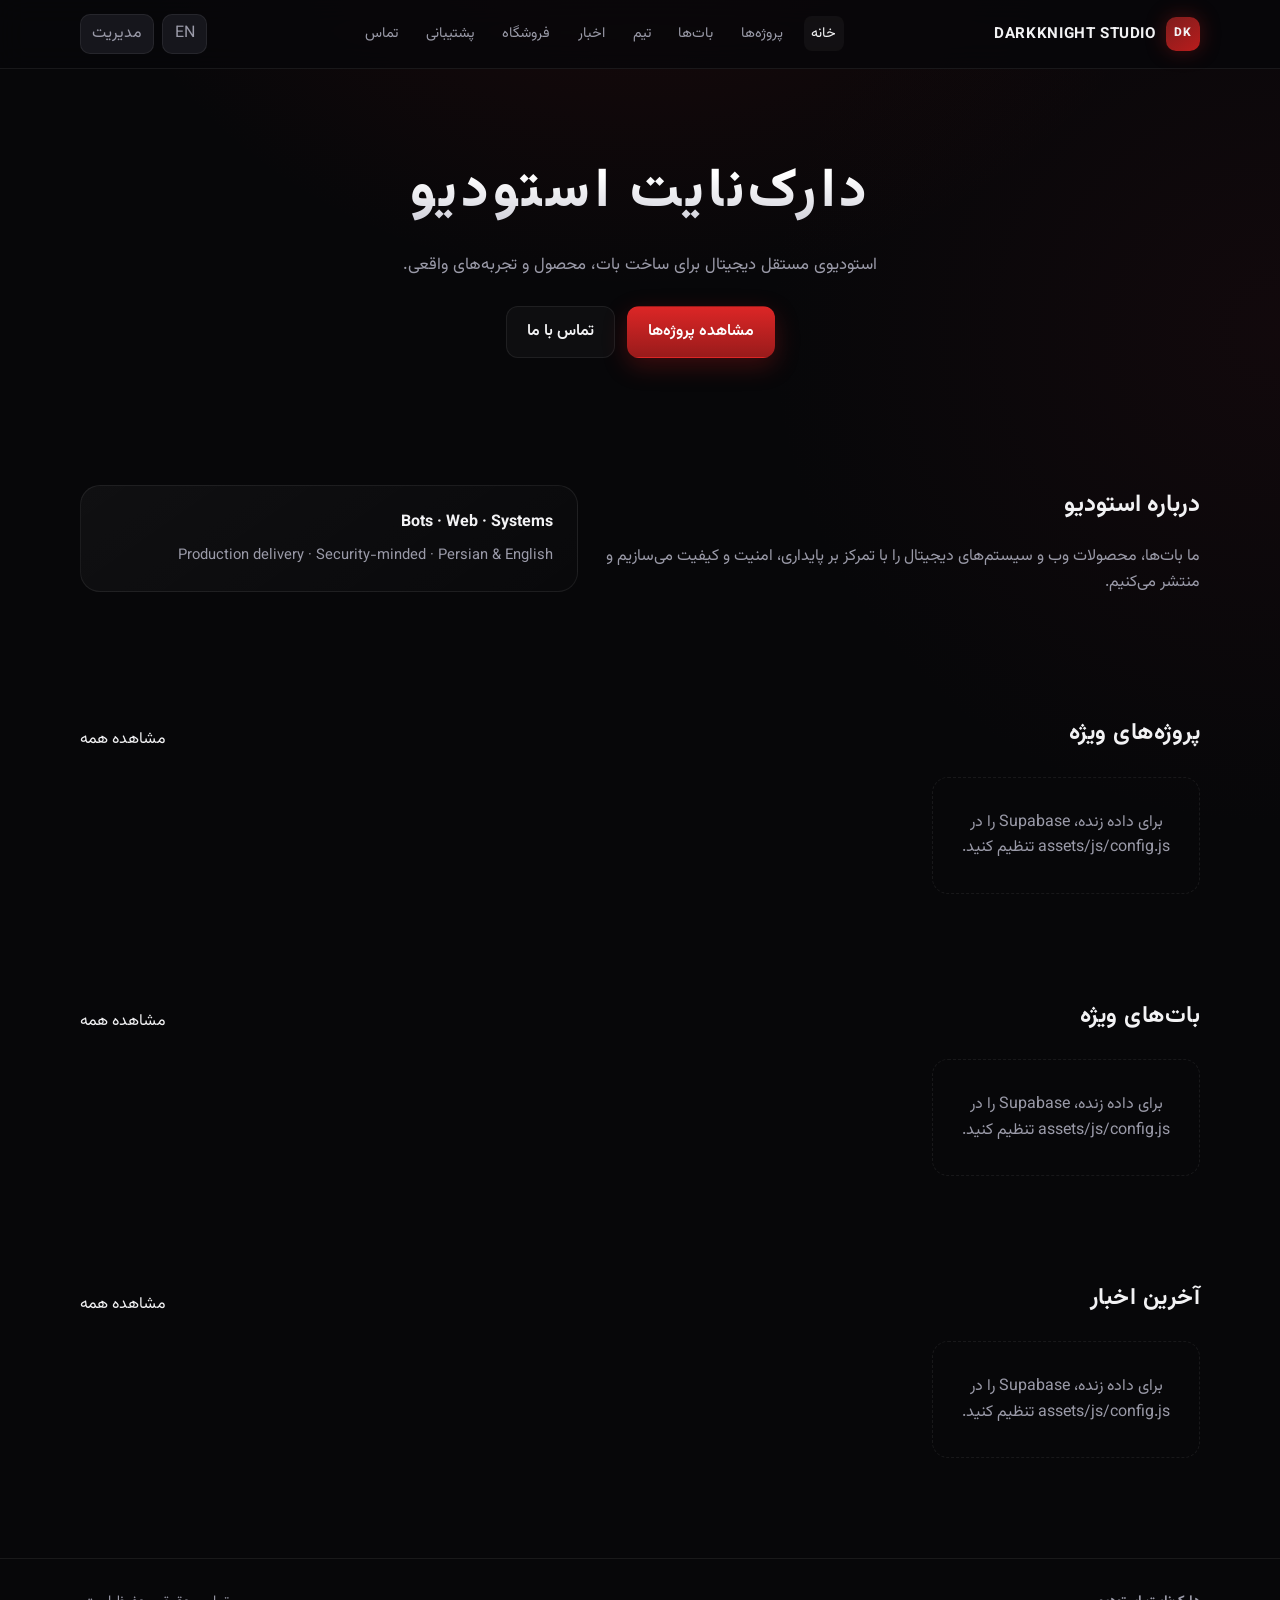
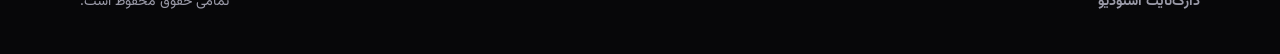
==== index.html @ cbed5ba1 "feat: DARKKNIGHT STUDIO website with Supabase schema, admin, i18n" ====
<!DOCTYPE html>
<html lang="fa" dir="rtl">
<head>
  <meta charset="UTF-8" />
  <meta name="viewport" content="width=device-width, initial-scale=1" />
  <meta name="description" content="DARKKNIGHT STUDIO — Independent digital studio" />
  <title>DARKKNIGHT STUDIO</title>
  <link rel="preconnect" href="https://fonts.googleapis.com" />
  <link href="https://fonts.googleapis.com/css2?family=Vazirmatn:wght@400;600;700&display=swap" rel="stylesheet" />
  <link rel="stylesheet" href="./assets/css/main.css" />
  <link rel="manifest" href="./manifest.json" />
  <meta name="theme-color" content="#070709" />
</head>
<body>
  <header class="site-header" id="site-header"></header>
  <main>
    <section class="hero container">
      <h1 data-i18n="hero.title">DARKKNIGHT STUDIO</h1>
      <p data-i18n="hero.slogan"></p>
      <div class="hero-actions">
        <a class="btn btn-primary" href="./projects.html" data-i18n="hero.explore"></a>
        <a class="btn btn-ghost" href="./contact.html" data-i18n="hero.contact"></a>
      </div>
    </section>

    <section class="section container">
      <div class="about-block">
        <div>
          <h2 data-i18n="sections.about"></h2>
          <p style="color:var(--muted)" data-i18n="sections.aboutText"></p>
        </div>
        <div class="glass">
          <strong>Bots · Web · Systems</strong>
          <p style="color:var(--muted);margin:0.5rem 0 0;font-size:0.92rem">Production delivery · Security-minded · Persian & English</p>
        </div>
      </div>
    </section>

    <section class="section container">
      <div class="section-head">
        <div>
          <h2 data-i18n="sections.featuredProjects"></h2>
        </div>
        <a href="./projects.html" data-i18n="sections.viewAll"></a>
      </div>
      <div class="grid" id="feat-projects"><div class="loading" data-i18n="sections.loading"></div></div>
    </section>

    <section class="section container">
      <div class="section-head">
        <h2 data-i18n="sections.featuredBots"></h2>
        <a href="./bots.html" data-i18n="sections.viewAll"></a>
      </div>
      <div class="grid" id="feat-bots"><div class="loading" data-i18n="sections.loading"></div></div>
    </section>

    <section class="section container">
      <div class="section-head">
        <h2 data-i18n="sections.latestNews"></h2>
        <a href="./news.html" data-i18n="sections.viewAll"></a>
      </div>
      <div class="grid" id="feat-news"><div class="loading" data-i18n="sections.loading"></div></div>
    </section>
  </main>
  <footer class="site-footer" id="site-footer"></footer>
  <script type="module">
    import { renderShell, loadPublished } from "./assets/js/layout.js";
    import { escapeHtml, formatDate } from "./assets/js/utils.js";
    import { t, getLang, applyI18n } from "./assets/js/i18n.js";
    import { isConfigured } from "./assets/js/config.js";

    renderShell("index.html");

    function card({ title, body, badge, href, img }) {
      return `<article class="card">
        <div class="card-media">${img ? `<img src="${escapeHtml(img)}" alt="" loading="lazy" />` : "DK"}</div>
        <div class="card-body">
          <h3>${escapeHtml(title || "")}</h3>
          <p>${escapeHtml(body || "")}</p>
          <div class="meta">${badge ? `<span class="badge">${escapeHtml(badge)}</span>` : ""}</div>
          ${href ? `<p style="margin-top:0.75rem"><a href="${escapeHtml(href)}">${t("sections.readMore")}</a></p>` : ""}
        </div>
      </article>`;
    }

    async function fill(id, table, mapFn) {
      const el = document.getElementById(id);
      if (!isConfigured()) {
        el.innerHTML = `<div class="empty">${t("sections.notConfigured")}</div>`;
        return;
      }
      const { data, error } = await loadPublished(table, { featured: table !== "news", limit: 3 });
      if (error || !data?.length) {
        // news may not use is_featured only
        const fallback = await loadPublished(table, { limit: 3 });
        if (!fallback.data?.length) {
          el.innerHTML = `<div class="empty">${t("sections.empty")}</div>`;
          return;
        }
        el.innerHTML = fallback.data.map(mapFn).join("");
        return;
      }
      el.innerHTML = data.map(mapFn).join("");
    }

    fill("feat-projects", "projects", (p) => card({
      title: p.title || p.name,
      body: p.summary || p.description,
      badge: p.status || p.category,
      href: p.external_url || "./projects.html",
      img: p.cover_url,
    }));
    fill("feat-bots", "bots", (b) => card({
      title: b.name,
      body: b.summary || b.description,
      badge: b.platform || b.status,
      href: b.public_url || "./bots.html",
      img: b.avatar_url,
    }));
    fill("feat-news", "news", (n) => card({
      title: n.title,
      body: n.summary,
      badge: formatDate(n.published_at || n.created_at, getLang()),
      href: `./article.html?id=${encodeURIComponent(n.id)}`,
      img: n.cover_url,
    }));
    applyI18n();
  </script>
</body>
</html>
---- assets/css/main.css ----
:root {
  --bg: #070709;
  --bg-2: #0e0e12;
  --bg-3: #16161c;
  --card: rgba(22, 22, 28, 0.88);
  --border: rgba(255, 255, 255, 0.07);
  --text: #f2f2f4;
  --muted: #9a9aa8;
  --accent: #b91c1c;
  --accent-2: #ef4444;
  --accent-soft: rgba(185, 28, 28, 0.18);
  --ok: #22c55e;
  --warn: #eab308;
  --radius: 16px;
  --font: "Segoe UI", system-ui, -apple-system, sans-serif;
  --font-fa: "Vazirmatn", "Segoe UI", Tahoma, sans-serif;
  --shadow: 0 20px 50px rgba(0, 0, 0, 0.45);
  --max: 1120px;
}
*, *::before, *::after { box-sizing: border-box; }
html { scroll-behavior: smooth; }
html[dir="rtl"] body { font-family: var(--font-fa); }
body {
  margin: 0;
  min-height: 100vh;
  background:
    radial-gradient(ellipse 80% 50% at 50% -10%, rgba(185, 28, 28, 0.12), transparent 55%),
    radial-gradient(ellipse 40% 30% at 100% 20%, rgba(80, 20, 30, 0.15), transparent),
    var(--bg);
  color: var(--text);
  font-family: var(--font);
  line-height: 1.6;
}
a { color: inherit; text-decoration: none; }
img { max-width: 100%; display: block; }
button, input, textarea, select { font: inherit; color: inherit; }
.container { width: min(var(--max), calc(100% - 2rem)); margin-inline: auto; }

/* Nav */
.site-header {
  position: sticky; top: 0; z-index: 50;
  backdrop-filter: blur(14px);
  background: rgba(7, 7, 9, 0.78);
  border-bottom: 1px solid var(--border);
}
.nav {
  display: flex; align-items: center; justify-content: space-between;
  gap: 1rem; padding: 0.85rem 0; min-height: 64px;
}
.brand {
  display: flex; align-items: center; gap: 0.65rem;
  font-weight: 700; letter-spacing: 0.04em; font-size: 0.95rem;
}
.brand-mark {
  width: 34px; height: 34px; border-radius: 10px;
  background: linear-gradient(145deg, #7f1d1d, #b91c1c);
  box-shadow: 0 0 20px rgba(185, 28, 28, 0.35);
  display: grid; place-items: center;
  font-size: 0.75rem; font-weight: 800;
}
.nav-links {
  display: flex; flex-wrap: wrap; gap: 0.35rem 0.85rem;
  align-items: center; list-style: none; margin: 0; padding: 0;
}
.nav-links a {
  color: var(--muted); font-size: 0.9rem; padding: 0.35rem 0.45rem;
  border-radius: 8px; transition: color .15s, background .15s;
}
.nav-links a:hover, .nav-links a.active { color: var(--text); background: rgba(255,255,255,0.04); }
.nav-actions { display: flex; align-items: center; gap: 0.5rem; }
.lang-btn, .icon-btn {
  background: var(--bg-3); border: 1px solid var(--border);
  border-radius: 10px; padding: 0.4rem 0.7rem; cursor: pointer; color: var(--muted);
}
.lang-btn:hover, .icon-btn:hover { color: var(--text); border-color: rgba(255,255,255,0.14); }
.menu-toggle { display: none; }

/* Hero */
.hero {
  padding: 5rem 0 3.5rem;
  text-align: center;
}
.hero h1 {
  margin: 0 0 1rem;
  font-size: clamp(2rem, 6vw, 3.4rem);
  letter-spacing: 0.08em;
  font-weight: 800;
  background: linear-gradient(180deg, #fff 30%, #c4c4d0);
  -webkit-background-clip: text; background-clip: text; color: transparent;
}
.hero p {
  max-width: 36rem; margin: 0 auto 1.75rem;
  color: var(--muted); font-size: 1.05rem;
}
.hero-actions { display: flex; flex-wrap: wrap; gap: 0.75rem; justify-content: center; }

.btn {
  display: inline-flex; align-items: center; justify-content: center; gap: 0.4rem;
  padding: 0.75rem 1.25rem; border-radius: 12px; border: 1px solid transparent;
  font-weight: 600; cursor: pointer; transition: transform .12s, background .15s, border-color .15s;
}
.btn:active { transform: scale(0.98); }
.btn-primary {
  background: linear-gradient(180deg, #dc2626, #991b1b);
  color: #fff; box-shadow: 0 8px 24px rgba(185, 28, 28, 0.3);
}
.btn-primary:hover { filter: brightness(1.06); }
.btn-ghost {
  background: rgba(255,255,255,0.03);
  border-color: var(--border); color: var(--text);
}
.btn-ghost:hover { background: rgba(255,255,255,0.06); }

.section { padding: 3.25rem 0; }
.section-head {
  display: flex; align-items: end; justify-content: space-between;
  gap: 1rem; margin-bottom: 1.5rem; flex-wrap: wrap;
}
.section-head h2 { margin: 0; font-size: 1.45rem; letter-spacing: 0.02em; }
.section-head p { margin: 0.35rem 0 0; color: var(--muted); }

.grid {
  display: grid;
  grid-template-columns: repeat(auto-fill, minmax(260px, 1fr));
  gap: 1rem;
}
.card {
  background: var(--card);
  border: 1px solid var(--border);
  border-radius: var(--radius);
  overflow: hidden;
  transition: border-color .15s, transform .15s;
  box-shadow: var(--shadow);
}
.card:hover { border-color: rgba(239, 68, 68, 0.28); transform: translateY(-2px); }
.card-media {
  aspect-ratio: 16/10; background: var(--bg-3);
  display: grid; place-items: center; color: var(--muted); font-size: 0.85rem;
  overflow: hidden;
}
.card-media img { width: 100%; height: 100%; object-fit: cover; }
.card-body { padding: 1rem 1.1rem 1.2rem; }
.card-body h3 { margin: 0 0 0.4rem; font-size: 1.05rem; }
.card-body p { margin: 0; color: var(--muted); font-size: 0.9rem; }
.meta {
  display: flex; flex-wrap: wrap; gap: 0.4rem; margin-top: 0.85rem;
}
.badge {
  font-size: 0.72rem; padding: 0.2rem 0.5rem; border-radius: 999px;
  background: var(--accent-soft); color: #fca5a5; border: 1px solid rgba(239,68,68,0.2);
}
.badge.neutral { background: rgba(255,255,255,0.05); color: var(--muted); border-color: var(--border); }

.about-block {
  display: grid; gap: 1.5rem;
  grid-template-columns: 1.2fr 1fr;
  align-items: center;
}
.glass {
  background: linear-gradient(145deg, rgba(255,255,255,0.04), rgba(255,255,255,0.01));
  border: 1px solid var(--border);
  border-radius: calc(var(--radius) + 4px);
  padding: 1.5rem;
}

.form {
  display: grid; gap: 0.85rem;
  max-width: 520px;
}
.form label { display: grid; gap: 0.35rem; font-size: 0.88rem; color: var(--muted); }
.form input, .form textarea, .form select {
  width: 100%; padding: 0.75rem 0.9rem;
  border-radius: 12px; border: 1px solid var(--border);
  background: var(--bg-2); color: var(--text); outline: none;
}
.form input:focus, .form textarea:focus, .form select:focus {
  border-color: rgba(239, 68, 68, 0.45);
  box-shadow: 0 0 0 3px var(--accent-soft);
}
.form textarea { min-height: 120px; resize: vertical; }

.site-footer {
  margin-top: 3rem; padding: 2rem 0 2.5rem;
  border-top: 1px solid var(--border); color: var(--muted); font-size: 0.88rem;
}
.footer-inner {
  display: flex; flex-wrap: wrap; justify-content: space-between; gap: 1rem;
}

#toast-box {
  position: fixed; bottom: 1.25rem; left: 50%; transform: translateX(-50%);
  z-index: 100; display: grid; gap: 0.5rem; pointer-events: none;
}
.toast {
  background: var(--bg-3); border: 1px solid var(--border);
  padding: 0.7rem 1.1rem; border-radius: 999px; font-size: 0.9rem;
  opacity: 0; transform: translateY(8px); transition: .25s ease;
  box-shadow: var(--shadow);
}
.toast.show { opacity: 1; transform: none; }
.toast-ok { border-color: rgba(34,197,94,0.35); }
.toast-err { border-color: rgba(239,68,68,0.4); }

.push-banner {
  position: fixed; bottom: 1rem; inset-inline: 1rem;
  max-width: 420px; margin-inline: auto; right: 1rem; left: auto;
  background: var(--card); border: 1px solid var(--border);
  border-radius: var(--radius); padding: 1rem; z-index: 40;
  box-shadow: var(--shadow);
}
html[dir="rtl"] .push-banner { left: 1rem; right: auto; }
.push-banner p { margin: 0 0 0.75rem; color: var(--muted); font-size: 0.9rem; }
.push-banner .row { display: flex; gap: 0.5rem; flex-wrap: wrap; }

.empty, .loading {
  text-align: center; color: var(--muted); padding: 2rem 1rem;
  border: 1px dashed var(--border); border-radius: var(--radius);
}

.filters {
  display: flex; flex-wrap: wrap; gap: 0.6rem; margin-bottom: 1.25rem;
}
.filters input, .filters select {
  padding: 0.6rem 0.8rem; border-radius: 10px;
  border: 1px solid var(--border); background: var(--bg-2);
}

@media (max-width: 820px) {
  .menu-toggle { display: inline-flex; }
  .nav-links {
    display: none; position: absolute; top: 100%; inset-inline: 0;
    background: rgba(10,10,14,0.96); border-bottom: 1px solid var(--border);
    flex-direction: column; padding: 0.75rem 1rem 1rem; gap: 0.25rem;
  }
  .nav-links.open { display: flex; }
  .about-block { grid-template-columns: 1fr; }
  .hero { padding-top: 3.5rem; }
}

@media (prefers-reduced-motion: reduce) {
  *, *::before, *::after {
    animation-duration: 0.01ms !important;
    transition-duration: 0.01ms !important;
  }
}
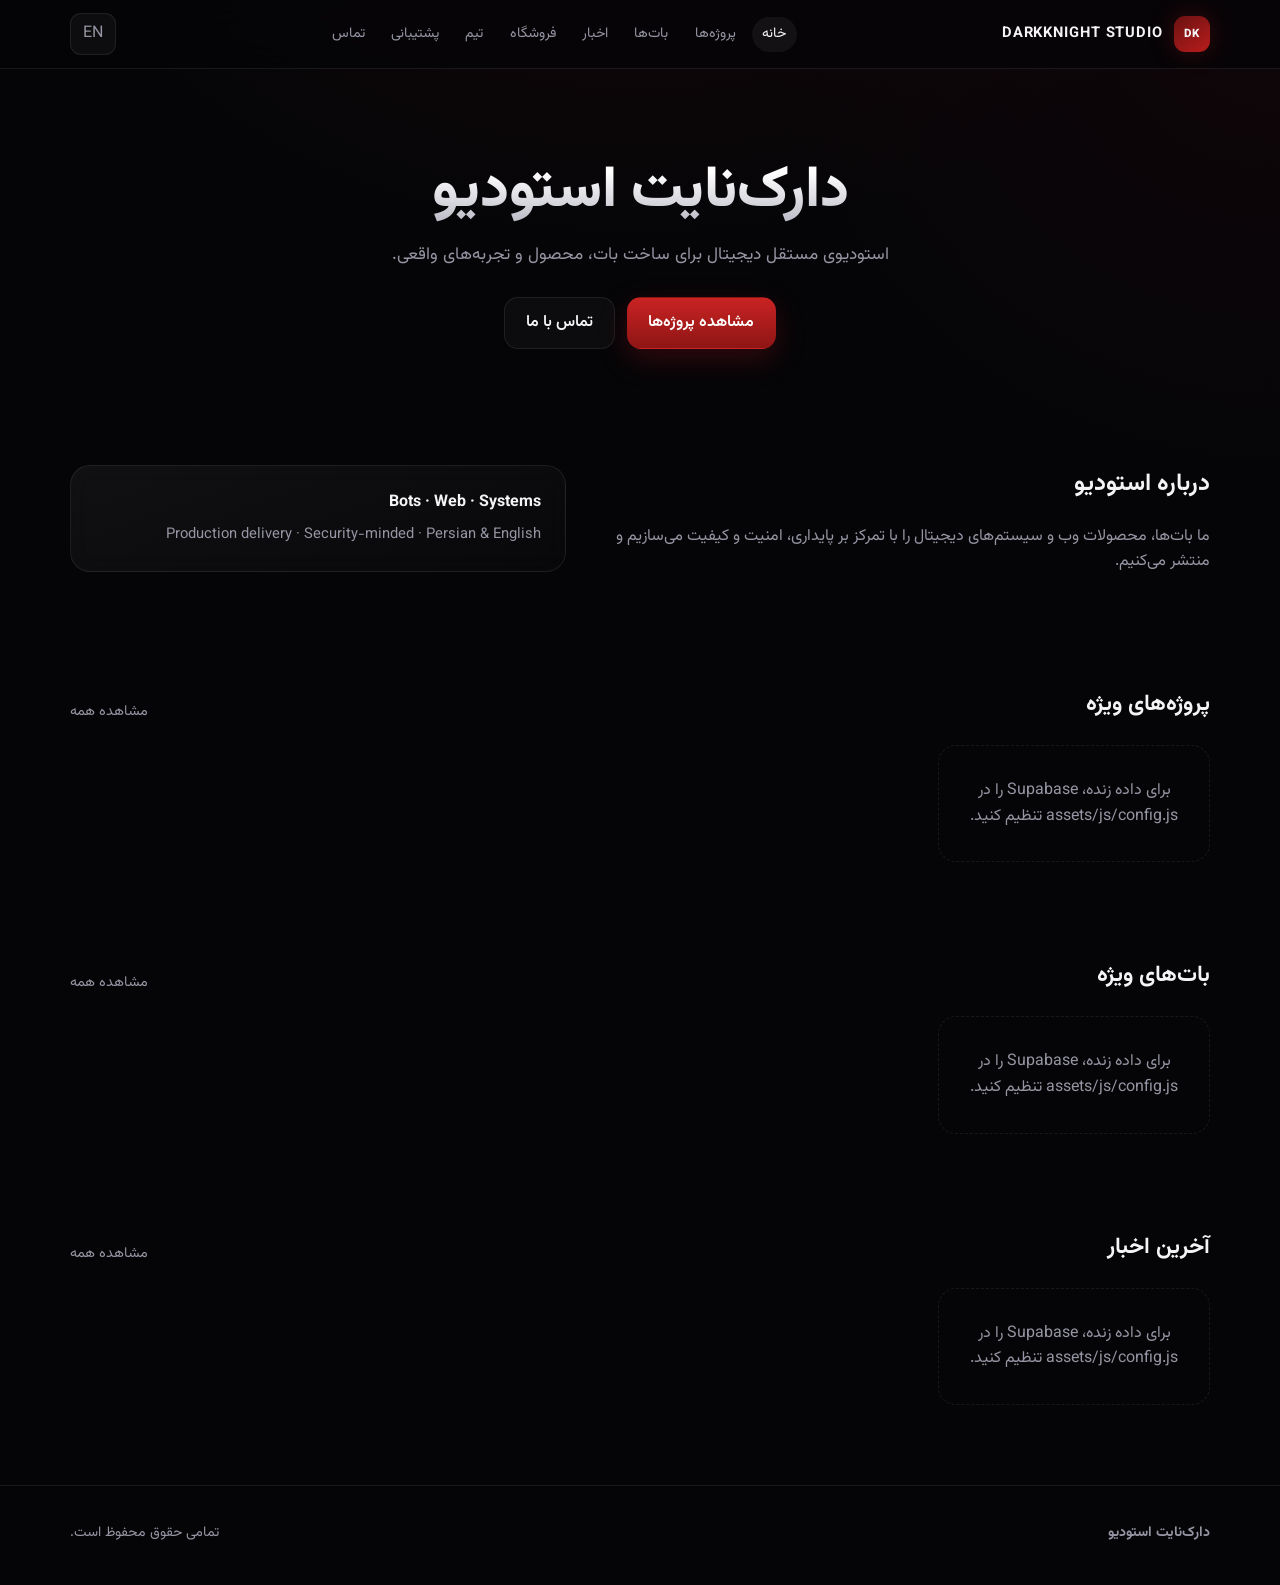
==== commit 648c8b74: "fix(ui): mobile app shell, admin CRUD, migration 002, PWA hardening" ====
--- a/index.html
+++ b/index.html
@@ -2,7 +2,7 @@
 <html lang="fa" dir="rtl">
 <head>
   <meta charset="UTF-8" />
-  <meta name="viewport" content="width=device-width, initial-scale=1" />
+  <meta name="viewport" content="width=device-width, initial-scale=1, viewport-fit=cover" />
   <meta name="description" content="DARKKNIGHT STUDIO — Independent digital studio" />
   <title>DARKKNIGHT STUDIO</title>
   <link rel="preconnect" href="https://fonts.googleapis.com" />
--- a/assets/css/main.css
+++ b/assets/css/main.css
@@ -1,21 +1,24 @@
 :root {
-  --bg: #070709;
-  --bg-2: #0e0e12;
-  --bg-3: #16161c;
-  --card: rgba(22, 22, 28, 0.88);
-  --border: rgba(255, 255, 255, 0.07);
-  --text: #f2f2f4;
-  --muted: #9a9aa8;
+  --bg: #050507;
+  --bg-elevated: #0c0c10;
+  --bg-card: rgba(18, 18, 24, 0.72);
+  --border: rgba(255, 255, 255, 0.08);
+  --border-strong: rgba(255, 255, 255, 0.14);
+  --text: #f4f4f6;
+  --muted: #9595a3;
   --accent: #b91c1c;
-  --accent-2: #ef4444;
-  --accent-soft: rgba(185, 28, 28, 0.18);
+  --accent-hot: #dc2626;
+  --accent-soft: rgba(185, 28, 28, 0.16);
   --ok: #22c55e;
-  --warn: #eab308;
-  --radius: 16px;
+  --radius: 18px;
+  --radius-sm: 12px;
   --font: "Segoe UI", system-ui, -apple-system, sans-serif;
   --font-fa: "Vazirmatn", "Segoe UI", Tahoma, sans-serif;
-  --shadow: 0 20px 50px rgba(0, 0, 0, 0.45);
-  --max: 1120px;
+  --shadow: 0 18px 48px rgba(0, 0, 0, 0.5);
+  --max: 1140px;
+  --header-h: 68px;
+  --safe-b: env(safe-area-inset-bottom, 0px);
+  --safe-t: env(safe-area-inset-top, 0px);
 }
 *, *::before, *::after { box-sizing: border-box; }
 html { scroll-behavior: smooth; }
@@ -23,164 +26,176 @@
 body {
   margin: 0;
   min-height: 100vh;
+  min-height: 100dvh;
   background:
-    radial-gradient(ellipse 80% 50% at 50% -10%, rgba(185, 28, 28, 0.12), transparent 55%),
-    radial-gradient(ellipse 40% 30% at 100% 20%, rgba(80, 20, 30, 0.15), transparent),
+    radial-gradient(ellipse 90% 55% at 50% -15%, rgba(140, 20, 30, 0.14), transparent 55%),
+    radial-gradient(ellipse 40% 30% at 100% 0%, rgba(60, 10, 20, 0.2), transparent),
     var(--bg);
   color: var(--text);
   font-family: var(--font);
   line-height: 1.6;
+  -webkit-font-smoothing: antialiased;
 }
 a { color: inherit; text-decoration: none; }
 img { max-width: 100%; display: block; }
 button, input, textarea, select { font: inherit; color: inherit; }
 .container { width: min(var(--max), calc(100% - 2rem)); margin-inline: auto; }
 
-/* Nav */
+/* ========== Desktop header ========== */
 .site-header {
   position: sticky; top: 0; z-index: 50;
-  backdrop-filter: blur(14px);
-  background: rgba(7, 7, 9, 0.78);
+  backdrop-filter: blur(16px) saturate(1.2);
+  -webkit-backdrop-filter: blur(16px) saturate(1.2);
+  background: rgba(5, 5, 7, 0.72);
   border-bottom: 1px solid var(--border);
+  padding-top: var(--safe-t);
 }
 .nav {
   display: flex; align-items: center; justify-content: space-between;
-  gap: 1rem; padding: 0.85rem 0; min-height: 64px;
+  gap: 1rem; min-height: var(--header-h);
 }
 .brand {
-  display: flex; align-items: center; gap: 0.65rem;
-  font-weight: 700; letter-spacing: 0.04em; font-size: 0.95rem;
+  display: flex; align-items: center; gap: 0.7rem;
+  font-weight: 700; letter-spacing: 0.06em; font-size: 0.92rem;
 }
 .brand-mark {
-  width: 34px; height: 34px; border-radius: 10px;
-  background: linear-gradient(145deg, #7f1d1d, #b91c1c);
-  box-shadow: 0 0 20px rgba(185, 28, 28, 0.35);
-  display: grid; place-items: center;
-  font-size: 0.75rem; font-weight: 800;
+  width: 36px; height: 36px; border-radius: 11px;
+  background: linear-gradient(145deg, #6b1212, #b91c1c);
+  box-shadow: 0 0 24px rgba(185, 28, 28, 0.28);
+  display: grid; place-items: center; font-size: 0.72rem; font-weight: 800;
 }
 .nav-links {
-  display: flex; flex-wrap: wrap; gap: 0.35rem 0.85rem;
-  align-items: center; list-style: none; margin: 0; padding: 0;
+  display: flex; flex-wrap: wrap; gap: 0.15rem 0.35rem;
+  list-style: none; margin: 0; padding: 0; align-items: center;
 }
 .nav-links a {
-  color: var(--muted); font-size: 0.9rem; padding: 0.35rem 0.45rem;
-  border-radius: 8px; transition: color .15s, background .15s;
-}
-.nav-links a:hover, .nav-links a.active { color: var(--text); background: rgba(255,255,255,0.04); }
+  color: var(--muted); font-size: 0.88rem; padding: 0.4rem 0.65rem;
+  border-radius: 999px; transition: color .15s, background .15s;
+}
+.nav-links a:hover, .nav-links a.active {
+  color: var(--text); background: rgba(255,255,255,0.05);
+}
 .nav-actions { display: flex; align-items: center; gap: 0.5rem; }
 .lang-btn, .icon-btn {
-  background: var(--bg-3); border: 1px solid var(--border);
-  border-radius: 10px; padding: 0.4rem 0.7rem; cursor: pointer; color: var(--muted);
-}
-.lang-btn:hover, .icon-btn:hover { color: var(--text); border-color: rgba(255,255,255,0.14); }
+  background: rgba(255,255,255,0.04);
+  border: 1px solid var(--border);
+  border-radius: 11px; padding: 0.42rem 0.75rem; cursor: pointer; color: var(--muted);
+}
+.lang-btn:hover, .icon-btn:hover { color: var(--text); border-color: var(--border-strong); }
 .menu-toggle { display: none; }
 
-/* Hero */
+/* Hero desktop */
 .hero {
-  padding: 5rem 0 3.5rem;
+  padding: clamp(3.5rem, 10vh, 6.5rem) 0 3rem;
   text-align: center;
+  position: relative;
 }
 .hero h1 {
   margin: 0 0 1rem;
-  font-size: clamp(2rem, 6vw, 3.4rem);
-  letter-spacing: 0.08em;
+  font-size: clamp(2.1rem, 5.5vw, 3.6rem);
+  letter-spacing: 0.1em;
   font-weight: 800;
-  background: linear-gradient(180deg, #fff 30%, #c4c4d0);
+  line-height: 1.15;
+  background: linear-gradient(180deg, #fff 20%, #b8b8c4 100%);
   -webkit-background-clip: text; background-clip: text; color: transparent;
 }
+html[dir="rtl"] .hero h1 { letter-spacing: 0; }
 .hero p {
-  max-width: 36rem; margin: 0 auto 1.75rem;
-  color: var(--muted); font-size: 1.05rem;
+  max-width: 34rem; margin: 0 auto 1.75rem;
+  color: var(--muted); font-size: 1.08rem;
 }
 .hero-actions { display: flex; flex-wrap: wrap; gap: 0.75rem; justify-content: center; }
 
 .btn {
   display: inline-flex; align-items: center; justify-content: center; gap: 0.4rem;
-  padding: 0.75rem 1.25rem; border-radius: 12px; border: 1px solid transparent;
-  font-weight: 600; cursor: pointer; transition: transform .12s, background .15s, border-color .15s;
+  padding: 0.78rem 1.3rem; border-radius: 14px; border: 1px solid transparent;
+  font-weight: 600; cursor: pointer; transition: transform .12s, filter .15s, background .15s;
 }
 .btn:active { transform: scale(0.98); }
 .btn-primary {
-  background: linear-gradient(180deg, #dc2626, #991b1b);
-  color: #fff; box-shadow: 0 8px 24px rgba(185, 28, 28, 0.3);
-}
-.btn-primary:hover { filter: brightness(1.06); }
+  background: linear-gradient(180deg, #c92323, #8f1515);
+  color: #fff; box-shadow: 0 10px 28px rgba(140, 20, 30, 0.32);
+}
+.btn-primary:hover { filter: brightness(1.07); }
 .btn-ghost {
   background: rgba(255,255,255,0.03);
   border-color: var(--border); color: var(--text);
 }
 .btn-ghost:hover { background: rgba(255,255,255,0.06); }
-
-.section { padding: 3.25rem 0; }
+.btn-danger {
+  background: rgba(185,28,28,0.15); border-color: rgba(239,68,68,0.3); color: #fca5a5;
+}
+
+.section { padding: 3rem 0; }
 .section-head {
   display: flex; align-items: end; justify-content: space-between;
-  gap: 1rem; margin-bottom: 1.5rem; flex-wrap: wrap;
-}
-.section-head h2 { margin: 0; font-size: 1.45rem; letter-spacing: 0.02em; }
-.section-head p { margin: 0.35rem 0 0; color: var(--muted); }
+  gap: 1rem; margin-bottom: 1.4rem; flex-wrap: wrap;
+}
+.section-head h2 { margin: 0; font-size: 1.4rem; }
+.section-head a { color: var(--muted); font-size: 0.9rem; }
+.section-head a:hover { color: var(--accent-hot); }
 
 .grid {
   display: grid;
-  grid-template-columns: repeat(auto-fill, minmax(260px, 1fr));
-  gap: 1rem;
+  grid-template-columns: repeat(auto-fill, minmax(270px, 1fr));
+  gap: 1.1rem;
 }
 .card {
-  background: var(--card);
+  background: var(--bg-card);
   border: 1px solid var(--border);
   border-radius: var(--radius);
   overflow: hidden;
-  transition: border-color .15s, transform .15s;
+  transition: border-color .18s, transform .18s, box-shadow .18s;
   box-shadow: var(--shadow);
-}
-.card:hover { border-color: rgba(239, 68, 68, 0.28); transform: translateY(-2px); }
+  backdrop-filter: blur(10px);
+}
+.card:hover {
+  border-color: rgba(185, 28, 28, 0.35);
+  transform: translateY(-3px);
+  box-shadow: 0 22px 50px rgba(0,0,0,0.55);
+}
 .card-media {
-  aspect-ratio: 16/10; background: var(--bg-3);
+  aspect-ratio: 16/10; background: var(--bg-elevated);
   display: grid; place-items: center; color: var(--muted); font-size: 0.85rem;
   overflow: hidden;
 }
 .card-media img { width: 100%; height: 100%; object-fit: cover; }
-.card-body { padding: 1rem 1.1rem 1.2rem; }
+.card-body { padding: 1.05rem 1.15rem 1.25rem; }
 .card-body h3 { margin: 0 0 0.4rem; font-size: 1.05rem; }
 .card-body p { margin: 0; color: var(--muted); font-size: 0.9rem; }
-.meta {
-  display: flex; flex-wrap: wrap; gap: 0.4rem; margin-top: 0.85rem;
-}
+.meta { display: flex; flex-wrap: wrap; gap: 0.4rem; margin-top: 0.85rem; }
 .badge {
-  font-size: 0.72rem; padding: 0.2rem 0.5rem; border-radius: 999px;
-  background: var(--accent-soft); color: #fca5a5; border: 1px solid rgba(239,68,68,0.2);
+  font-size: 0.72rem; padding: 0.22rem 0.55rem; border-radius: 999px;
+  background: var(--accent-soft); color: #fca5a5; border: 1px solid rgba(239,68,68,0.18);
 }
 .badge.neutral { background: rgba(255,255,255,0.05); color: var(--muted); border-color: var(--border); }
 
 .about-block {
-  display: grid; gap: 1.5rem;
-  grid-template-columns: 1.2fr 1fr;
-  align-items: center;
+  display: grid; gap: 1.5rem; grid-template-columns: 1.25fr 1fr; align-items: center;
 }
 .glass {
-  background: linear-gradient(145deg, rgba(255,255,255,0.04), rgba(255,255,255,0.01));
+  background: linear-gradient(160deg, rgba(255,255,255,0.05), rgba(255,255,255,0.015));
   border: 1px solid var(--border);
-  border-radius: calc(var(--radius) + 4px);
+  border-radius: calc(var(--radius) + 2px);
   padding: 1.5rem;
-}
-
-.form {
-  display: grid; gap: 0.85rem;
-  max-width: 520px;
-}
+  backdrop-filter: blur(12px);
+}
+
+.form { display: grid; gap: 0.9rem; max-width: 520px; }
 .form label { display: grid; gap: 0.35rem; font-size: 0.88rem; color: var(--muted); }
 .form input, .form textarea, .form select {
-  width: 100%; padding: 0.75rem 0.9rem;
+  width: 100%; padding: 0.78rem 0.95rem;
   border-radius: 12px; border: 1px solid var(--border);
-  background: var(--bg-2); color: var(--text); outline: none;
+  background: var(--bg-elevated); outline: none;
 }
 .form input:focus, .form textarea:focus, .form select:focus {
-  border-color: rgba(239, 68, 68, 0.45);
+  border-color: rgba(185, 28, 28, 0.5);
   box-shadow: 0 0 0 3px var(--accent-soft);
 }
 .form textarea { min-height: 120px; resize: vertical; }
 
 .site-footer {
-  margin-top: 3rem; padding: 2rem 0 2.5rem;
+  margin-top: 2rem; padding: 2.25rem 0 calc(2.5rem + var(--safe-b));
   border-top: 1px solid var(--border); color: var(--muted); font-size: 0.88rem;
 }
 .footer-inner {
@@ -188,27 +203,25 @@
 }
 
 #toast-box {
-  position: fixed; bottom: 1.25rem; left: 50%; transform: translateX(-50%);
-  z-index: 100; display: grid; gap: 0.5rem; pointer-events: none;
+  position: fixed; bottom: calc(1.25rem + var(--safe-b)); left: 50%;
+  transform: translateX(-50%); z-index: 100; display: grid; gap: 0.5rem; pointer-events: none;
 }
 .toast {
-  background: var(--bg-3); border: 1px solid var(--border);
-  padding: 0.7rem 1.1rem; border-radius: 999px; font-size: 0.9rem;
-  opacity: 0; transform: translateY(8px); transition: .25s ease;
-  box-shadow: var(--shadow);
+  background: var(--bg-elevated); border: 1px solid var(--border);
+  padding: 0.7rem 1.15rem; border-radius: 999px; font-size: 0.9rem;
+  opacity: 0; transform: translateY(8px); transition: .25s ease; box-shadow: var(--shadow);
 }
 .toast.show { opacity: 1; transform: none; }
 .toast-ok { border-color: rgba(34,197,94,0.35); }
 .toast-err { border-color: rgba(239,68,68,0.4); }
 
 .push-banner {
-  position: fixed; bottom: 1rem; inset-inline: 1rem;
-  max-width: 420px; margin-inline: auto; right: 1rem; left: auto;
-  background: var(--card); border: 1px solid var(--border);
+  position: fixed; bottom: calc(1rem + var(--safe-b)); inset-inline: 1rem;
+  max-width: 400px; margin-inline: auto;
+  background: var(--bg-card); border: 1px solid var(--border);
   border-radius: var(--radius); padding: 1rem; z-index: 40;
-  box-shadow: var(--shadow);
-}
-html[dir="rtl"] .push-banner { left: 1rem; right: auto; }
+  box-shadow: var(--shadow); backdrop-filter: blur(16px);
+}
 .push-banner p { margin: 0 0 0.75rem; color: var(--muted); font-size: 0.9rem; }
 .push-banner .row { display: flex; gap: 0.5rem; flex-wrap: wrap; }
 
@@ -216,25 +229,70 @@
   text-align: center; color: var(--muted); padding: 2rem 1rem;
   border: 1px dashed var(--border); border-radius: var(--radius);
 }
-
-.filters {
-  display: flex; flex-wrap: wrap; gap: 0.6rem; margin-bottom: 1.25rem;
-}
+.filters { display: flex; flex-wrap: wrap; gap: 0.6rem; margin-bottom: 1.25rem; }
 .filters input, .filters select {
-  padding: 0.6rem 0.8rem; border-radius: 10px;
-  border: 1px solid var(--border); background: var(--bg-2);
-}
-
-@media (max-width: 820px) {
-  .menu-toggle { display: inline-flex; }
-  .nav-links {
-    display: none; position: absolute; top: 100%; inset-inline: 0;
-    background: rgba(10,10,14,0.96); border-bottom: 1px solid var(--border);
-    flex-direction: column; padding: 0.75rem 1rem 1rem; gap: 0.25rem;
-  }
-  .nav-links.open { display: flex; }
+  padding: 0.65rem 0.85rem; border-radius: 12px;
+  border: 1px solid var(--border); background: var(--bg-elevated);
+}
+
+/* Mobile bottom nav — hidden on desktop */
+.mobile-tabbar { display: none; }
+
+/* ========== Mobile / Android app shell ========== */
+@media (max-width: 860px) {
+  .menu-toggle { display: none; } /* replaced by tab bar */
+  .site-header .nav-links { display: none !important; }
+  .site-header .nav-actions .lang-btn:not(#lang-toggle) { display: none; }
+  .brand span:not(.brand-mark) { font-size: 0.8rem; letter-spacing: 0.04em; }
+
+  body { padding-bottom: calc(72px + var(--safe-b)); }
+
+  .mobile-tabbar {
+    display: flex;
+    position: fixed;
+    bottom: 0; left: 0; right: 0;
+    z-index: 60;
+    padding: 0.45rem 0.5rem calc(0.45rem + var(--safe-b));
+    background: rgba(12, 12, 16, 0.78);
+    backdrop-filter: blur(20px) saturate(1.4);
+    -webkit-backdrop-filter: blur(20px) saturate(1.4);
+    border-top: 1px solid var(--border);
+    justify-content: space-around;
+    gap: 0.15rem;
+  }
+  .mobile-tabbar a {
+    flex: 1;
+    display: flex; flex-direction: column; align-items: center; gap: 0.2rem;
+    padding: 0.4rem 0.2rem;
+    border-radius: 14px;
+    color: var(--muted);
+    font-size: 0.65rem;
+    font-weight: 600;
+  }
+  .mobile-tabbar a.active {
+    color: #fecaca;
+    background: var(--accent-soft);
+  }
+  .mobile-tabbar .tab-ico {
+    width: 22px; height: 22px; display: grid; place-items: center; font-size: 1rem;
+  }
+
+  .hero { padding: 2.2rem 0 1.5rem; text-align: start; }
+  .hero h1 { font-size: 1.85rem; letter-spacing: 0.04em; }
+  .hero-actions { justify-content: flex-start; }
+  .hero-actions .btn { flex: 1; min-width: 140px; }
+
   .about-block { grid-template-columns: 1fr; }
-  .hero { padding-top: 3.5rem; }
+  .section { padding: 1.75rem 0; }
+  .grid { grid-template-columns: 1fr; gap: 0.85rem; }
+  .card {
+    border-radius: 22px;
+    background: rgba(22, 22, 28, 0.85);
+  }
+  .card:hover { transform: none; }
+  .glass { border-radius: 22px; }
+
+  .site-footer { padding-bottom: calc(1rem + var(--safe-b)); margin-top: 1rem; }
 }
 
 @media (prefers-reduced-motion: reduce) {
